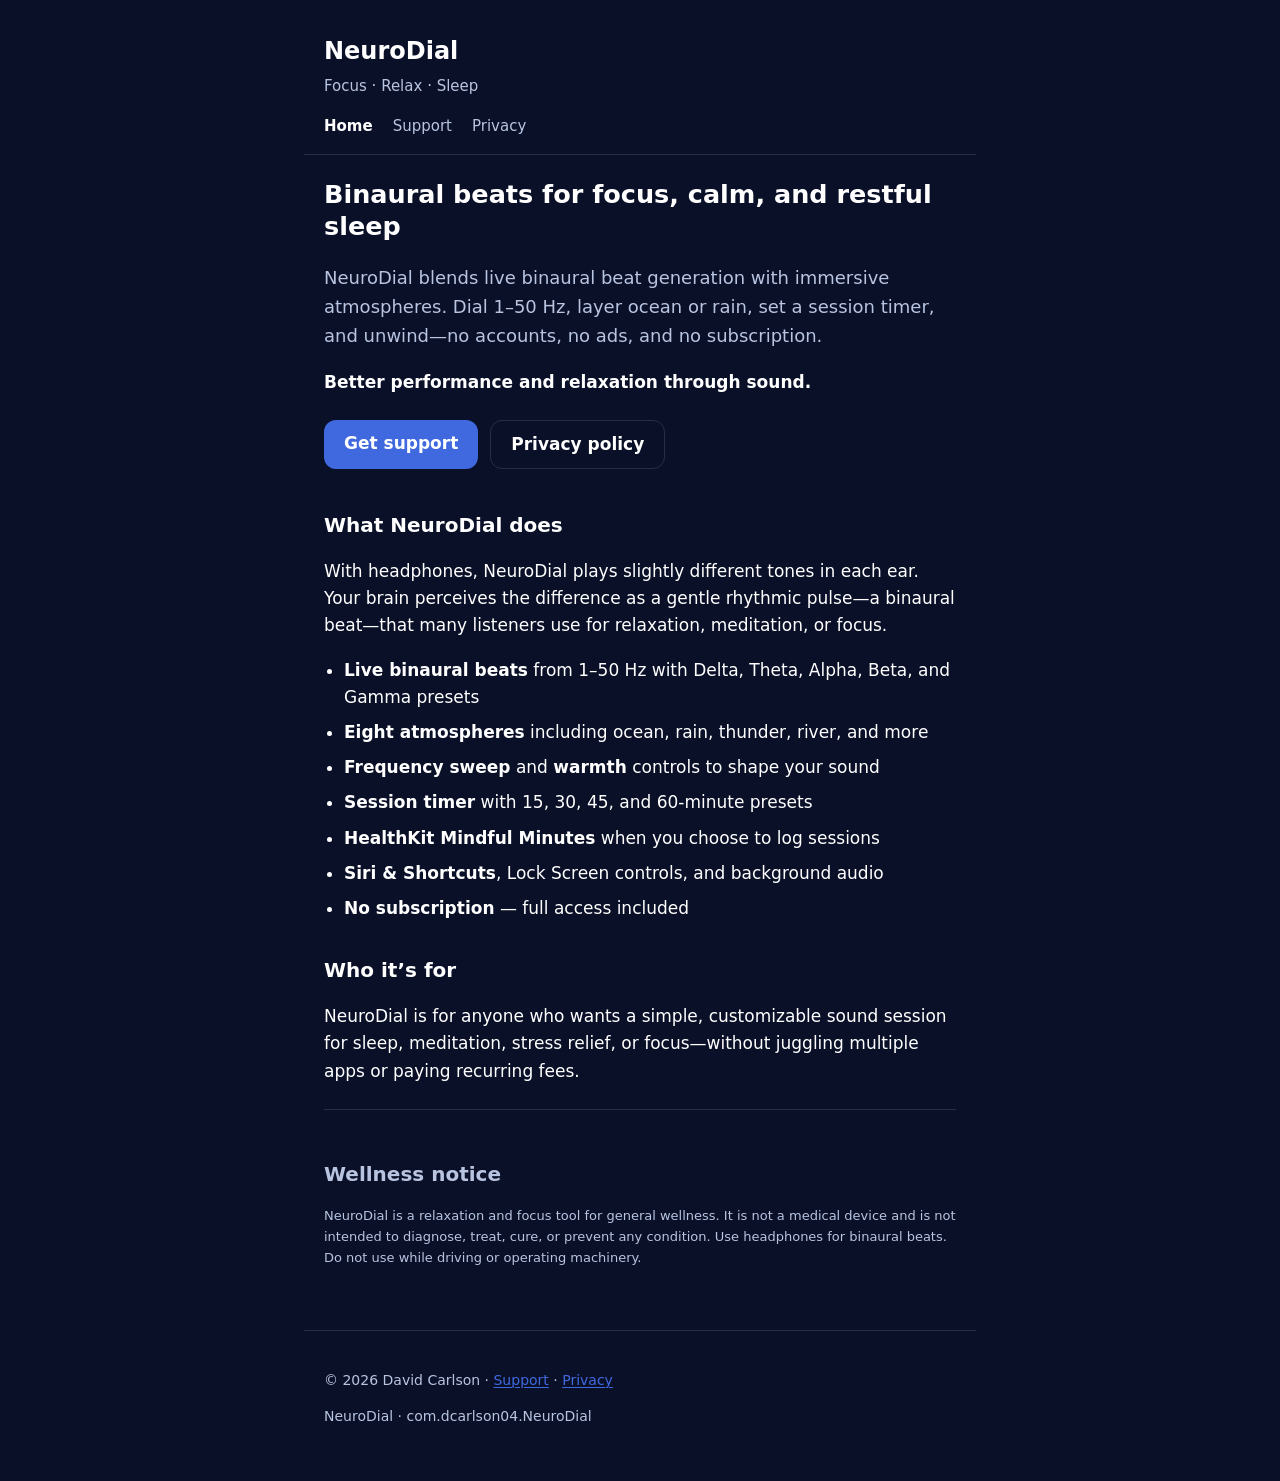
==== index.html @ 8d12b419 "Add NeuroDial App Store support and marketing site Co-authored-by: Cursor <cursoragent@cursor.com>" ====
<!DOCTYPE html>
<html lang="en">
<head>
  <meta charset="utf-8">
  <meta name="viewport" content="width=device-width, initial-scale=1">
  <meta name="description" content="NeuroDial — binaural beats for focus, relaxation, and sleep. Live frequencies, atmospheres, and mindful sessions. No subscription.">
  <title>NeuroDial — Focus. Relax. Sleep.</title>
  <link rel="stylesheet" href="styles.css">
</head>
<body>
  <a class="skip-link" href="#main">Skip to content</a>
  <header class="site-header">
    <p class="logo"><a href="index.html">NeuroDial</a></p>
    <p class="tagline">Focus · Relax · Sleep</p>
    <nav class="primary-nav" aria-label="Primary">
      <a href="index.html" aria-current="page">Home</a>
      <a href="support.html">Support</a>
      <a href="privacy.html">Privacy</a>
    </nav>
  </header>

  <main id="main">
    <section class="hero">
      <h1 class="visually-hidden">NeuroDial</h1>
      <h2>Binaural beats for focus, calm, and restful sleep</h2>
      <p class="lead">NeuroDial blends live binaural beat generation with immersive atmospheres. Dial 1–50 Hz, layer ocean or rain, set a session timer, and unwind—no accounts, no ads, and no subscription.</p>
      <p><strong>Better performance and relaxation through sound.</strong></p>
      <div class="cta-row">
        <a class="btn btn-primary" href="support.html">Get support</a>
        <a class="btn btn-secondary" href="privacy.html">Privacy policy</a>
      </div>
    </section>

    <section aria-labelledby="features-heading">
      <h2 id="features-heading" class="section-title">What NeuroDial does</h2>
      <p>With headphones, NeuroDial plays slightly different tones in each ear. Your brain perceives the difference as a gentle rhythmic pulse—a binaural beat—that many listeners use for relaxation, meditation, or focus.</p>
      <ul class="feature-list">
        <li><strong>Live binaural beats</strong> from 1–50 Hz with Delta, Theta, Alpha, Beta, and Gamma presets</li>
        <li><strong>Eight atmospheres</strong> including ocean, rain, thunder, river, and more</li>
        <li><strong>Frequency sweep</strong> and <strong>warmth</strong> controls to shape your sound</li>
        <li><strong>Session timer</strong> with 15, 30, 45, and 60-minute presets</li>
        <li><strong>HealthKit Mindful Minutes</strong> when you choose to log sessions</li>
        <li><strong>Siri &amp; Shortcuts</strong>, Lock Screen controls, and background audio</li>
        <li><strong>No subscription</strong> — full access included</li>
      </ul>
    </section>

    <section aria-labelledby="who-heading">
      <h2 id="who-heading" class="section-title">Who it’s for</h2>
      <p>NeuroDial is for anyone who wants a simple, customizable sound session for sleep, meditation, stress relief, or focus—without juggling multiple apps or paying recurring fees.</p>
    </section>

    <section class="disclaimer" aria-labelledby="wellness-heading">
      <h2 id="wellness-heading" class="section-title">Wellness notice</h2>
      <p>NeuroDial is a relaxation and focus tool for general wellness. It is not a medical device and is not intended to diagnose, treat, cure, or prevent any condition. Use headphones for binaural beats. Do not use while driving or operating machinery.</p>
    </section>
  </main>

  <footer class="site-footer">
    <p>© 2026 David Carlson · <a href="support.html">Support</a> · <a href="privacy.html">Privacy</a></p>
    <p>NeuroDial · com.dcarlson04.NeuroDial</p>
  </footer>
</body>
</html>
---- styles.css ----
/* NeuroDial — shared styles (mobile-first) */
:root {
  --bg: #0a1028;
  --bg-elevated: #121a38;
  --accent: #4069E0;
  --accent-hover: #5a7ef0;
  --text: #ffffff;
  --text-muted: #b8c4e0;
  --border: rgba(255, 255, 255, 0.12);
  --max-width: 42rem;
  --radius: 12px;
  --font: -apple-system, BlinkMacSystemFont, "SF Pro Text", "Segoe UI", system-ui, sans-serif;
}

*, *::before, *::after { box-sizing: border-box; }
html { scroll-behavior: smooth; }
body {
  margin: 0;
  font-family: var(--font);
  font-size: 1.0625rem;
  line-height: 1.6;
  color: var(--text);
  background: var(--bg);
  -webkit-font-smoothing: antialiased;
}
a { color: var(--accent); text-decoration-thickness: 1px; text-underline-offset: 0.15em; }
a:hover, a:focus-visible { color: var(--accent-hover); }
a:focus-visible, button:focus-visible { outline: 2px solid var(--accent); outline-offset: 3px; }
.skip-link {
  position: absolute; left: -9999px; top: 0; z-index: 100;
  padding: 0.75rem 1rem; background: var(--accent); color: #fff;
}
.skip-link:focus { left: 0; }
.site-header {
  max-width: var(--max-width); margin: 0 auto; padding: 2rem 1.25rem 1rem;
  border-bottom: 1px solid var(--border);
}
.logo { margin: 0; font-size: 1.5rem; font-weight: 700; }
.logo a { color: var(--text); text-decoration: none; }
.tagline { margin: 0.25rem 0 1rem; color: var(--text-muted); font-size: 0.9375rem; }
.primary-nav { display: flex; gap: 1.25rem; flex-wrap: wrap; }
.primary-nav a { color: var(--text-muted); text-decoration: none; font-size: 0.9375rem; }
.primary-nav a[aria-current="page"] { color: var(--text); font-weight: 600; }
main { max-width: var(--max-width); margin: 0 auto; padding: 1.5rem 1.25rem 3rem; }
.hero { margin-bottom: 2.5rem; }
.hero h1, .hero h2 { margin-top: 0; line-height: 1.25; }
.lead { font-size: 1.125rem; color: var(--text-muted); }
.section-title { margin-top: 2rem; font-size: 1.25rem; }
.feature-list { padding-left: 1.25rem; }
.feature-list li { margin-bottom: 0.5rem; }
.card-grid { display: grid; gap: 1rem; }
@media (min-width: 36rem) { .card-grid { grid-template-columns: repeat(3, 1fr); } }
.card {
  background: var(--bg-elevated); border: 1px solid var(--border);
  border-radius: var(--radius); padding: 1.25rem;
}
.cta-row { display: flex; gap: 0.75rem; flex-wrap: wrap; margin-top: 1.5rem; }
.btn {
  display: inline-block; padding: 0.625rem 1.25rem; border-radius: var(--radius);
  font-weight: 600; text-decoration: none;
}
.btn-primary { background: var(--accent); color: #fff; }
.btn-primary:hover { background: var(--accent-hover); color: #fff; }
.btn-secondary { border: 1px solid var(--border); color: var(--text); }
.contact-box {
  background: var(--bg-elevated); border: 1px solid var(--border);
  border-radius: var(--radius); padding: 1.25rem; margin-bottom: 1rem;
}
.contact-box .email { font-size: 1.125rem; font-weight: 600; }
.contact-box .meta { color: var(--text-muted); font-size: 0.875rem; margin-bottom: 0; }
.faq details { border-bottom: 1px solid var(--border); padding: 0.75rem 0; }
.faq summary { cursor: pointer; font-weight: 600; }
.check-list { padding-left: 1.25rem; }
.disclaimer {
  font-size: 0.8125rem; color: var(--text-muted); margin-top: 1.5rem;
  padding-top: 1rem; border-top: 1px solid var(--border);
}
.site-footer {
  max-width: var(--max-width); margin: 0 auto; padding: 1.5rem 1.25rem 2.5rem;
  border-top: 1px solid var(--border); color: var(--text-muted); font-size: 0.875rem;
}
.visually-hidden {
  position: absolute; width: 1px; height: 1px; padding: 0; margin: -1px;
  overflow: hidden; clip: rect(0,0,0,0); white-space: nowrap; border: 0;
}
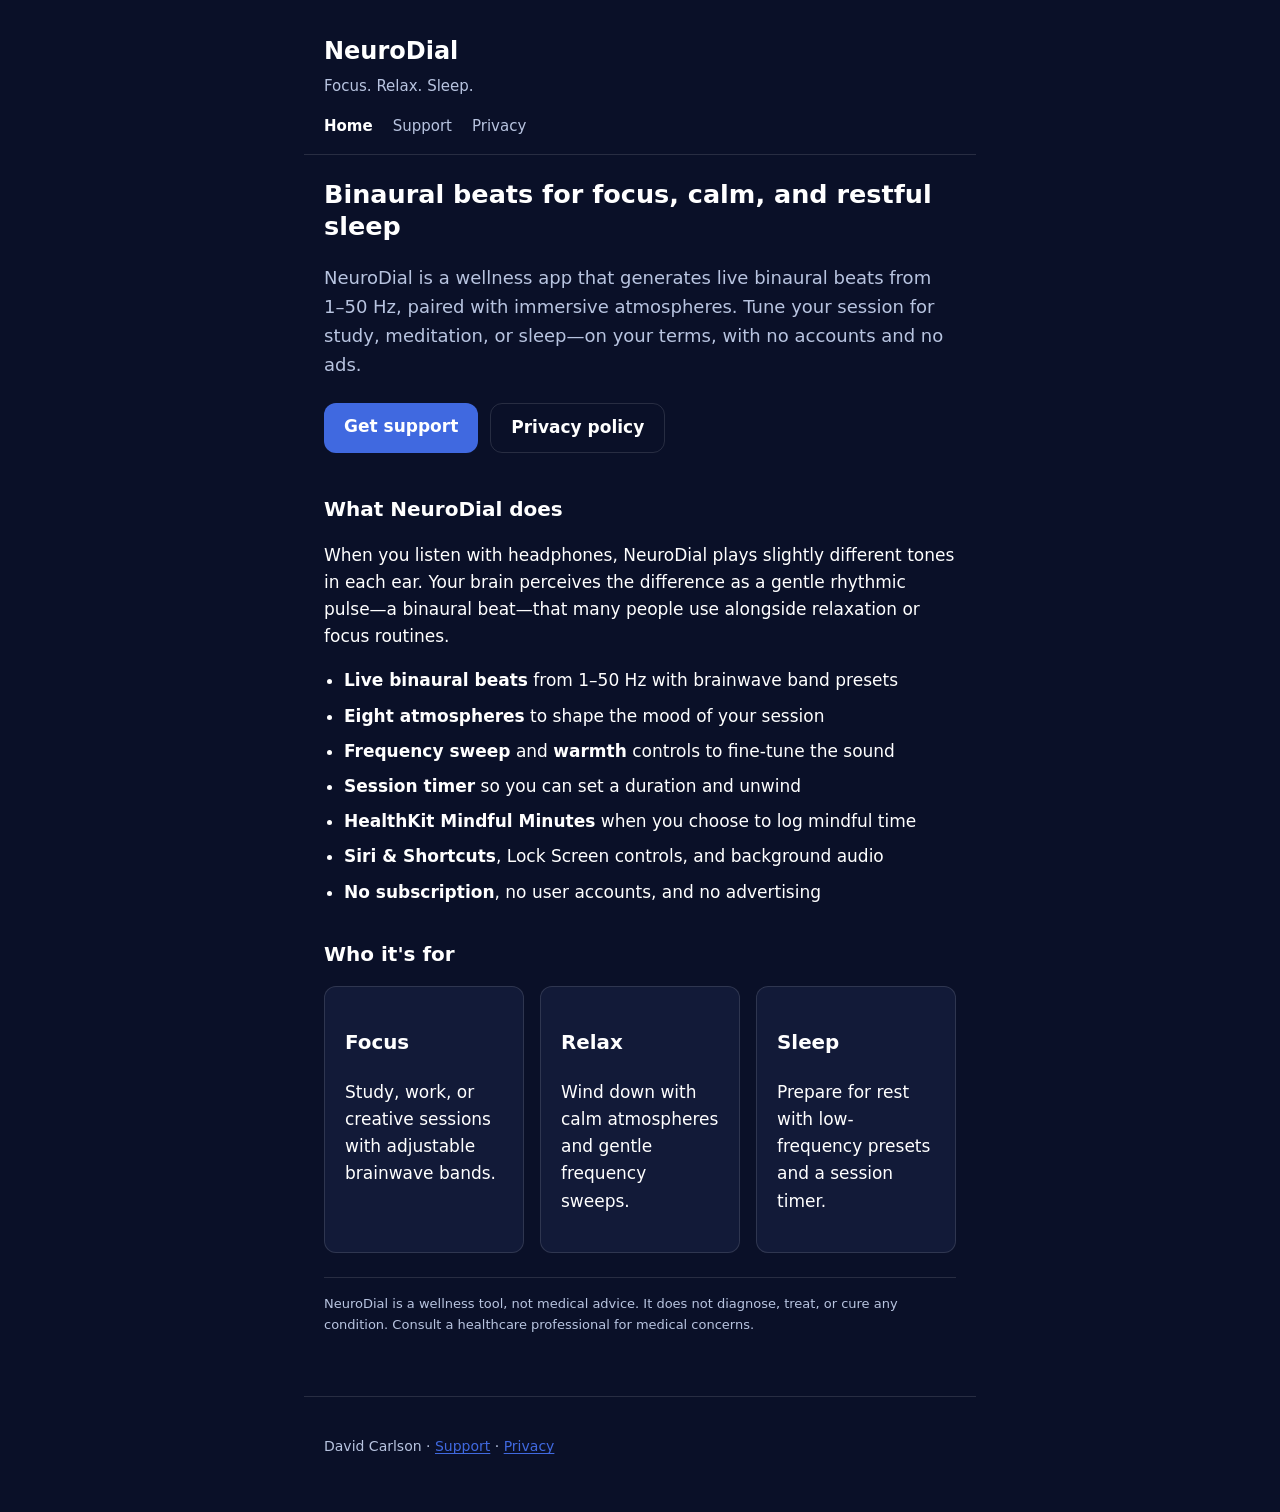
==== commit dc74ddb1: "Update privacy policy: HealthKit is write-only for Mindful Minutes Co-authored-by: Cursor <cursorage" ====
--- a/index.html
+++ b/index.html
@@ -3,7 +3,7 @@
 <head>
   <meta charset="utf-8">
   <meta name="viewport" content="width=device-width, initial-scale=1">
-  <meta name="description" content="NeuroDial — binaural beats for focus, relaxation, and sleep. Live frequencies, atmospheres, and mindful sessions. No subscription.">
+  <meta name="description" content="NeuroDial — binaural beats for focus, relaxation, and sleep. Live frequencies, atmospheres, HealthKit Mindful Minutes, no subscription.">
   <title>NeuroDial — Focus. Relax. Sleep.</title>
   <link rel="stylesheet" href="styles.css">
 </head>
@@ -11,54 +11,48 @@
   <a class="skip-link" href="#main">Skip to content</a>
   <header class="site-header">
     <p class="logo"><a href="index.html">NeuroDial</a></p>
-    <p class="tagline">Focus · Relax · Sleep</p>
+    <p class="tagline">Focus. Relax. Sleep.</p>
     <nav class="primary-nav" aria-label="Primary">
       <a href="index.html" aria-current="page">Home</a>
       <a href="support.html">Support</a>
       <a href="privacy.html">Privacy</a>
     </nav>
   </header>
-
   <main id="main">
     <section class="hero">
       <h1 class="visually-hidden">NeuroDial</h1>
       <h2>Binaural beats for focus, calm, and restful sleep</h2>
-      <p class="lead">NeuroDial blends live binaural beat generation with immersive atmospheres. Dial 1–50 Hz, layer ocean or rain, set a session timer, and unwind—no accounts, no ads, and no subscription.</p>
-      <p><strong>Better performance and relaxation through sound.</strong></p>
+      <p class="lead">NeuroDial is a wellness app that generates live binaural beats from 1–50 Hz, paired with immersive atmospheres. Tune your session for study, meditation, or sleep—on your terms, with no accounts and no ads.</p>
       <div class="cta-row">
         <a class="btn btn-primary" href="support.html">Get support</a>
         <a class="btn btn-secondary" href="privacy.html">Privacy policy</a>
       </div>
     </section>
-
     <section aria-labelledby="features-heading">
       <h2 id="features-heading" class="section-title">What NeuroDial does</h2>
-      <p>With headphones, NeuroDial plays slightly different tones in each ear. Your brain perceives the difference as a gentle rhythmic pulse—a binaural beat—that many listeners use for relaxation, meditation, or focus.</p>
+      <p>When you listen with headphones, NeuroDial plays slightly different tones in each ear. Your brain perceives the difference as a gentle rhythmic pulse—a binaural beat—that many people use alongside relaxation or focus routines.</p>
       <ul class="feature-list">
-        <li><strong>Live binaural beats</strong> from 1–50 Hz with Delta, Theta, Alpha, Beta, and Gamma presets</li>
-        <li><strong>Eight atmospheres</strong> including ocean, rain, thunder, river, and more</li>
-        <li><strong>Frequency sweep</strong> and <strong>warmth</strong> controls to shape your sound</li>
-        <li><strong>Session timer</strong> with 15, 30, 45, and 60-minute presets</li>
-        <li><strong>HealthKit Mindful Minutes</strong> when you choose to log sessions</li>
+        <li><strong>Live binaural beats</strong> from 1–50 Hz with brainwave band presets</li>
+        <li><strong>Eight atmospheres</strong> to shape the mood of your session</li>
+        <li><strong>Frequency sweep</strong> and <strong>warmth</strong> controls to fine-tune the sound</li>
+        <li><strong>Session timer</strong> so you can set a duration and unwind</li>
+        <li><strong>HealthKit Mindful Minutes</strong> when you choose to log mindful time</li>
         <li><strong>Siri &amp; Shortcuts</strong>, Lock Screen controls, and background audio</li>
-        <li><strong>No subscription</strong> — full access included</li>
+        <li><strong>No subscription</strong>, no user accounts, and no advertising</li>
       </ul>
     </section>
-
     <section aria-labelledby="who-heading">
-      <h2 id="who-heading" class="section-title">Who it’s for</h2>
-      <p>NeuroDial is for anyone who wants a simple, customizable sound session for sleep, meditation, stress relief, or focus—without juggling multiple apps or paying recurring fees.</p>
+      <h2 id="who-heading" class="section-title">Who it's for</h2>
+      <div class="card-grid">
+        <article class="card"><h3>Focus</h3><p>Study, work, or creative sessions with adjustable brainwave bands.</p></article>
+        <article class="card"><h3>Relax</h3><p>Wind down with calm atmospheres and gentle frequency sweeps.</p></article>
+        <article class="card"><h3>Sleep</h3><p>Prepare for rest with low-frequency presets and a session timer.</p></article>
+      </div>
     </section>
-
-    <section class="disclaimer" aria-labelledby="wellness-heading">
-      <h2 id="wellness-heading" class="section-title">Wellness notice</h2>
-      <p>NeuroDial is a relaxation and focus tool for general wellness. It is not a medical device and is not intended to diagnose, treat, cure, or prevent any condition. Use headphones for binaural beats. Do not use while driving or operating machinery.</p>
-    </section>
+    <p class="disclaimer">NeuroDial is a wellness tool, not medical advice. It does not diagnose, treat, or cure any condition. Consult a healthcare professional for medical concerns.</p>
   </main>
-
   <footer class="site-footer">
-    <p>© 2026 David Carlson · <a href="support.html">Support</a> · <a href="privacy.html">Privacy</a></p>
-    <p>NeuroDial · com.dcarlson04.NeuroDial</p>
+    <p>David Carlson · <a href="support.html">Support</a> · <a href="privacy.html">Privacy</a></p>
   </footer>
 </body>
-</html>
+</html>
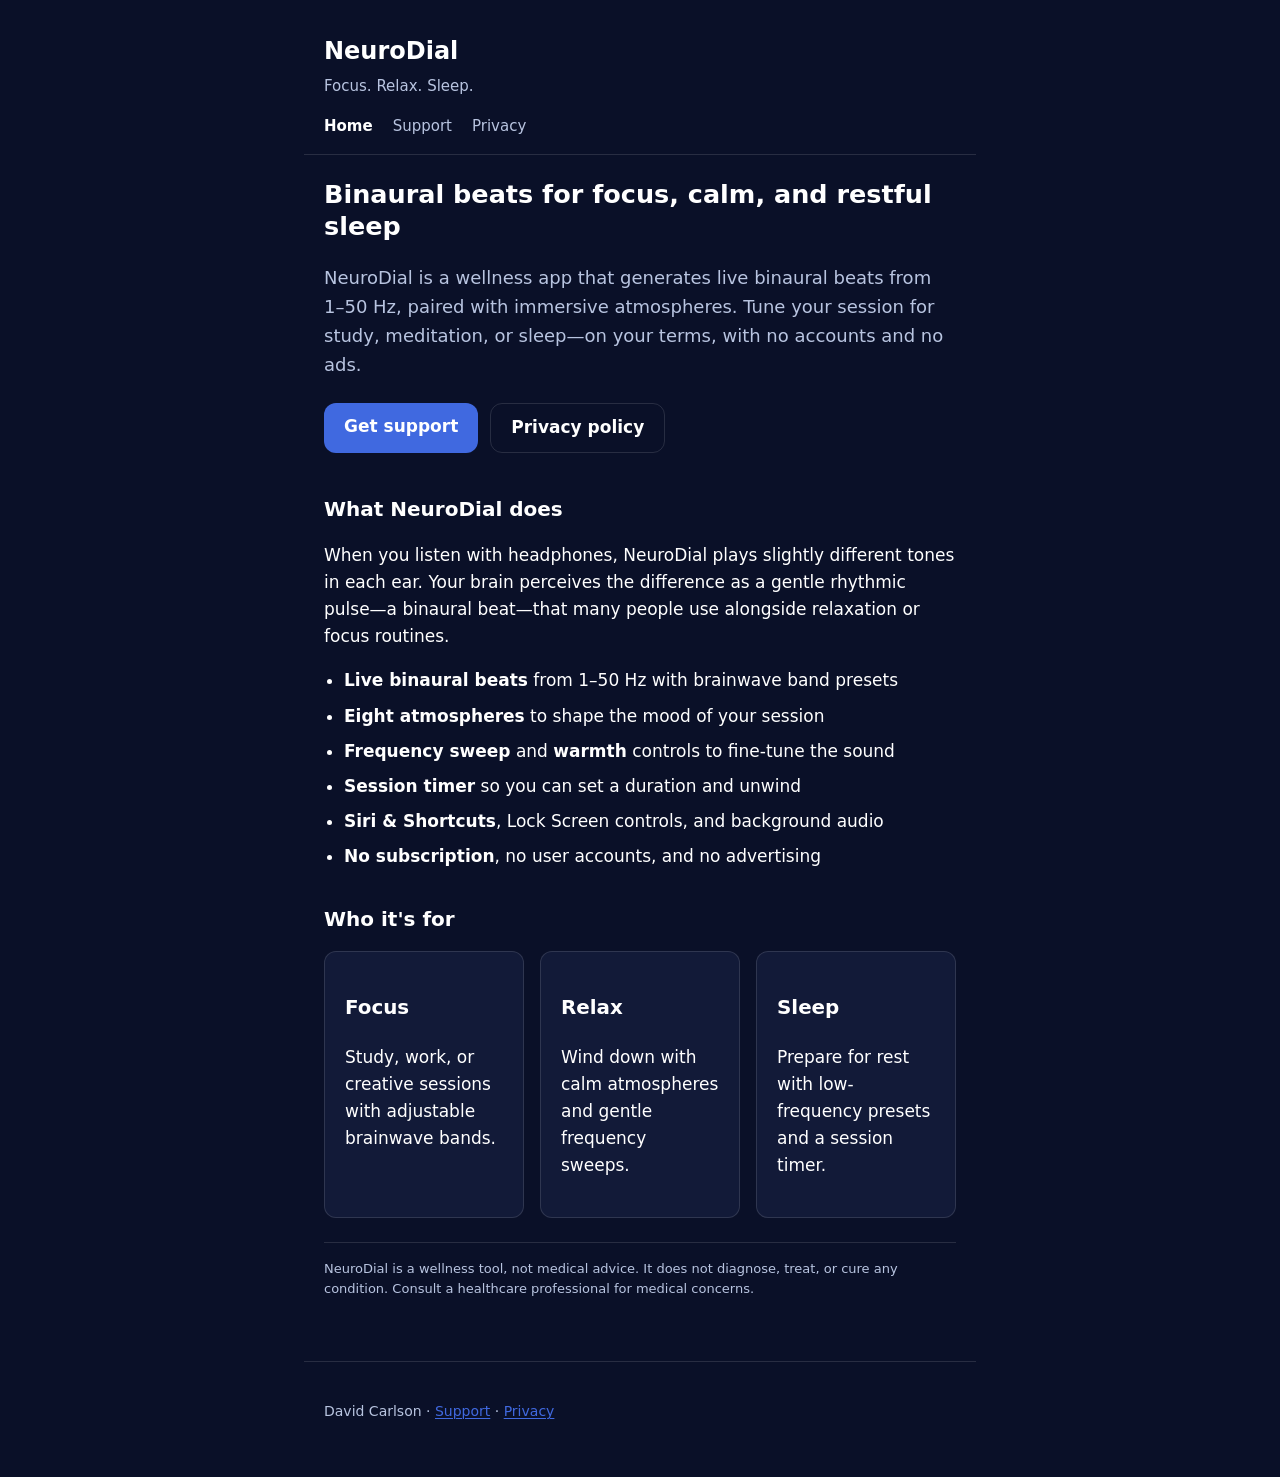
==== commit 1f3b2b30: "Remove Mindful Minutes / HealthKit claims from site copy. Align privacy, support, and home pages wit" ====
--- a/index.html
+++ b/index.html
@@ -3,7 +3,7 @@
 <head>
   <meta charset="utf-8">
   <meta name="viewport" content="width=device-width, initial-scale=1">
-  <meta name="description" content="NeuroDial — binaural beats for focus, relaxation, and sleep. Live frequencies, atmospheres, HealthKit Mindful Minutes, no subscription.">
+  <meta name="description" content="NeuroDial — binaural beats for focus, relaxation, and sleep. Live frequencies, atmospheres, no subscription.">
   <title>NeuroDial — Focus. Relax. Sleep.</title>
   <link rel="stylesheet" href="styles.css">
 </head>
@@ -36,7 +36,6 @@
         <li><strong>Eight atmospheres</strong> to shape the mood of your session</li>
         <li><strong>Frequency sweep</strong> and <strong>warmth</strong> controls to fine-tune the sound</li>
         <li><strong>Session timer</strong> so you can set a duration and unwind</li>
-        <li><strong>HealthKit Mindful Minutes</strong> when you choose to log mindful time</li>
         <li><strong>Siri &amp; Shortcuts</strong>, Lock Screen controls, and background audio</li>
         <li><strong>No subscription</strong>, no user accounts, and no advertising</li>
       </ul>
